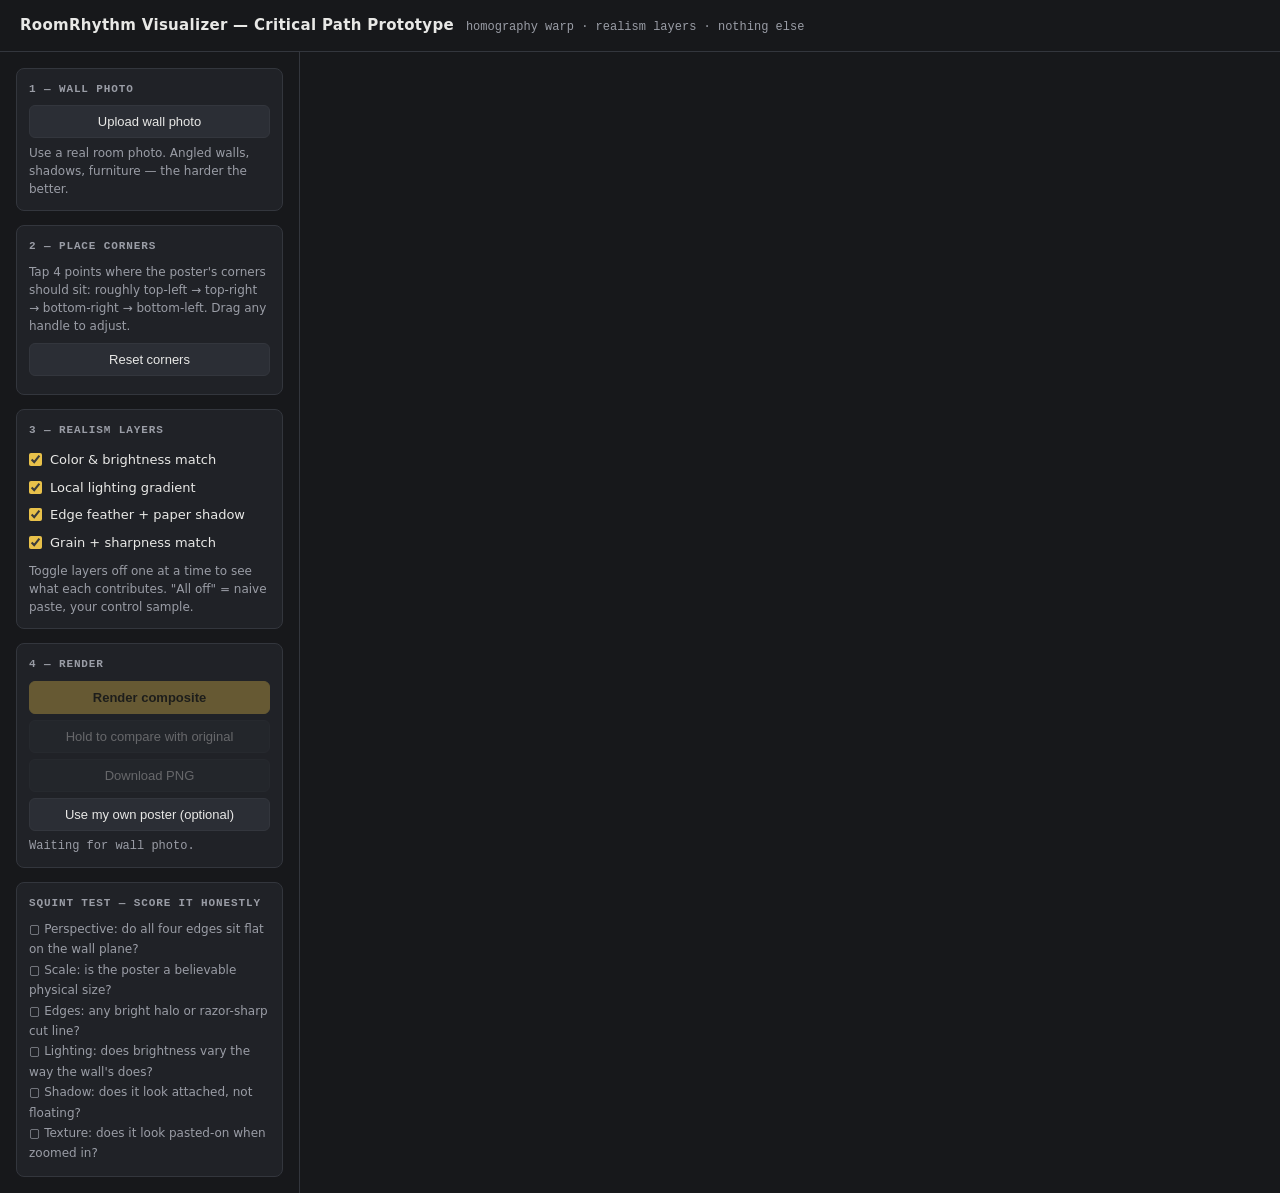
==== index.html @ fc262a64 "Add files via upload" ====
<!DOCTYPE html>
<html lang="en">
<head>
<meta charset="UTF-8">
<meta name="viewport" content="width=device-width, initial-scale=1.0">
<title>RoomRhythm — Visualizer Validation Prototype</title>
<style>
  :root{
    --bg:#17181b; --panel:#202227; --line:#33363d; --text:#e8e8e6; --dim:#9a9da6;
    --accent:#e8c14a; --danger:#e06a5a; --ok:#6fbf8b; --mono:'SF Mono',ui-monospace,Menlo,Consolas,monospace;
  }
  *{box-sizing:border-box;margin:0;padding:0}
  body{background:var(--bg);color:var(--text);font:14px/1.5 system-ui,-apple-system,Segoe UI,Roboto,sans-serif;}
  header{padding:14px 20px;border-bottom:1px solid var(--line);display:flex;align-items:baseline;gap:12px;flex-wrap:wrap}
  header h1{font-size:15px;font-weight:600;letter-spacing:.02em}
  header span{color:var(--dim);font-size:12px;font-family:var(--mono)}
  .wrap{display:flex;gap:0;align-items:stretch;min-height:calc(100vh - 49px)}
  aside{width:300px;min-width:300px;border-right:1px solid var(--line);padding:16px;display:flex;flex-direction:column;gap:14px;overflow-y:auto}
  main{flex:1;padding:16px;display:flex;flex-direction:column;gap:10px;align-items:flex-start;overflow:auto}
  .step{border:1px solid var(--line);border-radius:8px;padding:12px;background:var(--panel)}
  .step h2{font-size:11px;text-transform:uppercase;letter-spacing:.08em;color:var(--dim);margin-bottom:8px;font-family:var(--mono)}
  button{background:#2b2e35;border:1px solid var(--line);color:var(--text);border-radius:6px;padding:8px 12px;font-size:13px;cursor:pointer;width:100%;margin-bottom:6px}
  button:hover{border-color:#4a4e58}
  button.primary{background:var(--accent);color:#1a1605;border-color:var(--accent);font-weight:600}
  button.primary:disabled{opacity:.35;cursor:not-allowed}
  button:disabled{opacity:.35;cursor:not-allowed}
  label.toggle{display:flex;align-items:center;gap:8px;font-size:13px;padding:4px 0;cursor:pointer;color:var(--text)}
  label.toggle input{accent-color:var(--accent)}
  .hint{font-size:12px;color:var(--dim)}
  .warn{font-size:12px;color:var(--danger);display:none;margin-top:6px}
  .status{font-family:var(--mono);font-size:12px;color:var(--dim);min-height:18px}
  #stage{position:relative;max-width:100%;}
  canvas{display:block;max-width:100%;height:auto;border-radius:6px}
  #overlay{position:absolute;left:0;top:0;cursor:crosshair}
  #fileWall,#filePoster{display:none}
  .small{font-size:11px;color:var(--dim);font-family:var(--mono)}
  .checklist{font-size:12px;color:var(--dim);line-height:1.7}
  @media (max-width:760px){.wrap{flex-direction:column}aside{width:100%;min-width:0;border-right:none;border-bottom:1px solid var(--line)}}
</style>
</head>
<body>
<header>
  <h1>RoomRhythm Visualizer — Critical Path Prototype</h1>
  <span>homography warp · realism layers · nothing else</span>
</header>
<div class="wrap">
<aside>
  <div class="step">
    <h2>1 — Wall photo</h2>
    <button id="btnWall">Upload wall photo</button>
    <input type="file" id="fileWall" accept="image/*">
    <div class="hint">Use a real room photo. Angled walls, shadows, furniture — the harder the better.</div>
  </div>

  <div class="step">
    <h2>2 — Place corners</h2>
    <div class="hint">Tap 4 points where the poster's corners should sit: roughly top-left → top-right → bottom-right → bottom-left. Drag any handle to adjust.</div>
    <button id="btnReset" style="margin-top:8px">Reset corners</button>
    <div class="warn" id="aspectWarn"></div>
  </div>

  <div class="step">
    <h2>3 — Realism layers</h2>
    <label class="toggle"><input type="checkbox" id="optColor" checked> Color &amp; brightness match</label>
    <label class="toggle"><input type="checkbox" id="optLight" checked> Local lighting gradient</label>
    <label class="toggle"><input type="checkbox" id="optEdge" checked> Edge feather + paper shadow</label>
    <label class="toggle"><input type="checkbox" id="optGrain" checked> Grain + sharpness match</label>
    <div class="hint" style="margin-top:6px">Toggle layers off one at a time to see what each contributes. "All off" = naive paste, your control sample.</div>
  </div>

  <div class="step">
    <h2>4 — Render</h2>
    <button class="primary" id="btnRender" disabled>Render composite</button>
    <button id="btnCompare" disabled>Hold to compare with original</button>
    <button id="btnDownload" disabled>Download PNG</button>
    <button id="btnPoster">Use my own poster (optional)</button>
    <input type="file" id="filePoster" accept="image/*">
    <div class="status" id="status">Waiting for wall photo.</div>
  </div>

  <div class="step">
    <h2>Squint test — score it honestly</h2>
    <div class="checklist">
      ▢ Perspective: do all four edges sit flat on the wall plane?<br>
      ▢ Scale: is the poster a believable physical size?<br>
      ▢ Edges: any bright halo or razor-sharp cut line?<br>
      ▢ Lighting: does brightness vary the way the wall's does?<br>
      ▢ Shadow: does it look attached, not floating?<br>
      ▢ Texture: does it look pasted-on when zoomed in?
    </div>
  </div>
</aside>

<main>
  <div id="stage">
    <canvas id="view"></canvas>
    <canvas id="overlay"></canvas>
  </div>
  <div class="small" id="meta"></div>
</main>
</div>

<script>
(() => {
"use strict";
const MAX_DIM = 1600;

const view = document.getElementById('view');
const overlay = document.getElementById('overlay');
const vctx = view.getContext('2d');
const octx = overlay.getContext('2d');
const statusEl = document.getElementById('status');
const metaEl = document.getElementById('meta');
const aspectWarn = document.getElementById('aspectWarn');

let wallImgData = null;        // ImageData of downscaled wall photo
let wallCanvas = null;         // offscreen canvas holding wall photo
let posterCanvas = makeDefaultPoster();
let corners = [];              // [{x,y}] in canvas pixel coords
let dragIdx = -1;
let resultCanvas = null;       // last composite
let showingResult = false;

/* ---------- default test poster (procedural, 3:4) ---------- */
function makeDefaultPoster(){
  const w=600,h=800,c=document.createElement('canvas');c.width=w;c.height=h;
  const g=c.getContext('2d');
  g.fillStyle='#f2ede2';g.fillRect(0,0,w,h);
  g.fillStyle='#15151a';
  g.beginPath();g.arc(w/2,h*0.40,w*0.34,0,Math.PI*2);g.fill();
  g.fillStyle='#f2ede2';
  g.beginPath();g.arc(w/2+w*0.10,h*0.40-w*0.08,w*0.30,0,Math.PI*2);g.fill();
  g.fillStyle='#c0392b';g.fillRect(w*0.10,h*0.66,w*0.80,6);
  g.fillStyle='#15151a';
  g.font='700 64px Georgia,serif';g.textAlign='left';
  g.fillText('ROOM',w*0.10,h*0.78);
  g.fillText('RHYTHM',w*0.10,h*0.865);
  g.font='400 22px Georgia,serif';g.fillStyle='#6b6b66';
  g.fillText('PRINT № 001 — HARARE',w*0.10,h*0.93);
  // thin border so edge behaviour is visible in tests
  g.strokeStyle='#15151a';g.lineWidth=4;g.strokeRect(8,8,w-16,h-16);
  return c;
}

/* ---------- file loading ---------- */
function bindFile(btnId, inputId, cb){
  const btn=document.getElementById(btnId), inp=document.getElementById(inputId);
  btn.addEventListener('click',()=>inp.click());
  inp.addEventListener('change',e=>{
    const f=e.target.files[0]; if(!f) return;
    const img=new Image();
    img.onload=()=>{cb(img); URL.revokeObjectURL(img.src);};
    img.src=URL.createObjectURL(f);
    inp.value='';
  });
}
bindFile('btnWall','fileWall',img=>{
  const s=Math.min(1, MAX_DIM/Math.max(img.width,img.height));
  const w=Math.round(img.width*s), h=Math.round(img.height*s);
  wallCanvas=document.createElement('canvas');wallCanvas.width=w;wallCanvas.height=h;
  wallCanvas.getContext('2d').drawImage(img,0,0,w,h);
  wallImgData=wallCanvas.getContext('2d').getImageData(0,0,w,h);
  view.width=w;view.height=h;overlay.width=w;overlay.height=h;
  corners=[];resultCanvas=null;showingResult=false;
  drawBase();drawOverlay();
  setStatus(`Wall loaded ${w}×${h}. Place 4 corners.`);
  updateButtons();
  metaEl.textContent=`working resolution: ${w}×${h}px (downscaled from ${img.width}×${img.height})`;
});
bindFile('btnPoster','filePoster',img=>{
  const c=document.createElement('canvas');
  const s=Math.min(1, 1200/Math.max(img.width,img.height));
  c.width=Math.round(img.width*s);c.height=Math.round(img.height*s);
  c.getContext('2d').drawImage(img,0,0,c.width,c.height);
  posterCanvas=c;
  setStatus(`Custom poster loaded (${c.width}×${c.height}). Re-render to apply.`);
  checkAspect();
});

/* ---------- corner interaction ---------- */
function canvasPos(e){
  const r=overlay.getBoundingClientRect();
  const x=(e.clientX-r.left)*overlay.width/r.width;
  const y=(e.clientY-r.top)*overlay.height/r.height;
  return {x,y};
}
overlay.addEventListener('pointerdown',e=>{
  if(!wallImgData) return;
  const p=canvasPos(e);
  const hitR = overlay.width/40;
  dragIdx=corners.findIndex(c=>Math.hypot(c.x-p.x,c.y-p.y)<hitR);
  if(dragIdx===-1 && corners.length<4){corners.push(p);dragIdx=corners.length-1;}
  if(showingResult){showingResult=false;drawBase();}
  overlay.setPointerCapture(e.pointerId);
  drawOverlay();updateButtons();
});
overlay.addEventListener('pointermove',e=>{
  if(dragIdx<0) return;
  const p=canvasPos(e);
  corners[dragIdx]={x:Math.max(0,Math.min(overlay.width,p.x)),y:Math.max(0,Math.min(overlay.height,p.y))};
  drawOverlay();
});
overlay.addEventListener('pointerup',()=>{dragIdx=-1;checkAspect();});
document.getElementById('btnReset').addEventListener('click',()=>{
  corners=[];showingResult=false;resultCanvas=null;
  if(wallImgData){drawBase();drawOverlay();}
  aspectWarn.style.display='none';
  updateButtons();setStatus('Corners cleared.');
});

function sortedCorners(){
  // order by angle around centroid → TL,TR,BR,BL
  const cx=corners.reduce((a,c)=>a+c.x,0)/4, cy=corners.reduce((a,c)=>a+c.y,0)/4;
  const s=[...corners].sort((a,b)=>Math.atan2(a.y-cy,a.x-cx)-Math.atan2(b.y-cy,b.x-cx));
  // rotate so first is top-left-most
  let k=0,best=1e18;
  for(let i=0;i<4;i++){const v=s[i].x+s[i].y;if(v<best){best=v;k=i;}}
  return [s[k],s[(k+1)%4],s[(k+2)%4],s[(k+3)%4]];
}

function checkAspect(){
  aspectWarn.style.display='none';
  if(corners.length<4) return;
  const [tl,tr,br,bl]=sortedCorners();
  const w=(Math.hypot(tr.x-tl.x,tr.y-tl.y)+Math.hypot(br.x-bl.x,br.y-bl.y))/2;
  const h=(Math.hypot(bl.x-tl.x,bl.y-tl.y)+Math.hypot(br.x-tr.x,br.y-tr.y))/2;
  const quadAR=w/h, posterAR=posterCanvas.width/posterCanvas.height;
  const dev=Math.abs(quadAR-posterAR)/posterAR;
  if(dev>0.25){
    aspectWarn.textContent=`⚠ Selected region is ~${Math.round(dev*100)}% off the poster's aspect ratio (${posterAR.toFixed(2)}). The print will look stretched — the #1 realism killer.`;
    aspectWarn.style.display='block';
  }
}

/* ---------- drawing ---------- */
function drawBase(){vctx.putImageData(wallImgData,0,0);}
function drawOverlay(){
  octx.clearRect(0,0,overlay.width,overlay.height);
  if(!corners.length) return;
  const r=Math.max(5,overlay.width/120);
  if(corners.length===4){
    const q=sortedCorners();
    octx.beginPath();octx.moveTo(q[0].x,q[0].y);
    for(let i=1;i<4;i++)octx.lineTo(q[i].x,q[i].y);
    octx.closePath();
    octx.strokeStyle='rgba(232,193,74,.9)';octx.lineWidth=2;octx.stroke();
    octx.fillStyle='rgba(232,193,74,.10)';octx.fill();
  }
  corners.forEach((c,i)=>{
    octx.beginPath();octx.arc(c.x,c.y,r,0,Math.PI*2);
    octx.fillStyle='rgba(232,193,74,.95)';octx.fill();
    octx.fillStyle='#1a1605';octx.font=`${r*1.2}px monospace`;octx.textAlign='center';octx.textBaseline='middle';
    octx.fillText(i+1,c.x,c.y);
  });
}
function setStatus(s){statusEl.textContent=s;}
function updateButtons(){
  document.getElementById('btnRender').disabled=!(wallImgData&&corners.length===4);
  document.getElementById('btnCompare').disabled=!resultCanvas;
  document.getElementById('btnDownload').disabled=!resultCanvas;
}

/* ---------- linear algebra ---------- */
function solveLinear(A,b){ // Gaussian elimination, A: n×n flat row-major
  const n=b.length, M=A.map(r=>r.slice()), v=b.slice();
  for(let col=0;col<n;col++){
    let p=col;
    for(let r=col+1;r<n;r++) if(Math.abs(M[r][col])>Math.abs(M[p][col])) p=r;
    if(Math.abs(M[p][col])<1e-12) return null;
    [M[col],M[p]]=[M[p],M[col]];[v[col],v[p]]=[v[p],v[col]];
    for(let r=0;r<n;r++){
      if(r===col) continue;
      const f=M[r][col]/M[col][col];
      for(let c=col;c<n;c++) M[r][c]-=f*M[col][c];
      v[r]-=f*v[col];
    }
  }
  return v.map((x,i)=>x/M[i][i]);
}
function homography(src,dst){ // 4 point pairs → H (3×3, h33=1)
  const A=[],b=[];
  for(let i=0;i<4;i++){
    const {x,y}=src[i],{x:X,y:Y}=dst[i];
    A.push([x,y,1,0,0,0,-X*x,-X*y]);b.push(X);
    A.push([0,0,0,x,y,1,-Y*x,-Y*y]);b.push(Y);
  }
  const h=solveLinear(A,b);
  if(!h) return null;
  return [h[0],h[1],h[2],h[3],h[4],h[5],h[6],h[7],1];
}
function invert3(m){
  const [a,b,c,d,e,f,g,h,i]=m;
  const A=e*i-f*h,B=c*h-b*i,C=b*f-c*e;
  const det=a*A+d*B+g*C;
  if(Math.abs(det)<1e-12) return null;
  return [A/det,B/det,C/det,(f*g-d*i)/det,(a*i-c*g)/det,(c*d-a*f)/det,(d*h-e*g)/det,(b*g-a*h)/det,(a*e-b*d)/det];
}

/* ---------- environment sampling ---------- */
function lum(r,g,b){return 0.2126*r+0.7152*g+0.0722*b;}
function sampleRing(q){
  // points just outside the quad: walk each edge, push outward from centroid
  const W=wallImgData.width,H=wallImgData.height,D=wallImgData.data;
  const cx=(q[0].x+q[1].x+q[2].x+q[3].x)/4, cy=(q[0].y+q[1].y+q[2].y+q[3].y)/4;
  const off=Math.max(6,W/130);
  const pts=[];
  for(let e=0;e<4;e++){
    const a=q[e],b=q[(e+1)%4];
    for(let t=0.1;t<=0.9;t+=0.16){
      const px=a.x+(b.x-a.x)*t, py=a.y+(b.y-a.y)*t;
      const dx=px-cx,dy=py-cy,len=Math.hypot(dx,dy)||1;
      const x=Math.round(px+dx/len*off), y=Math.round(py+dy/len*off);
      if(x<2||y<2||x>=W-2||y>=H-2) continue;
      // 3×3 mean + local deviation for noise estimate
      let sr=0,sg=0,sb=0;
      for(let j=-1;j<=1;j++)for(let k=-1;k<=1;k++){
        const idx=((y+j)*W+(x+k))*4;sr+=D[idx];sg+=D[idx+1];sb+=D[idx+2];
      }
      sr/=9;sg/=9;sb/=9;
      const ci=(y*W+x)*4;
      const dev=Math.abs(lum(D[ci],D[ci+1],D[ci+2])-lum(sr,sg,sb));
      pts.push({x,y,r:sr,g:sg,b:sb,L:lum(sr,sg,sb),dev});
    }
  }
  if(pts.length<6) return null;
  const mean=k=>pts.reduce((a,p)=>a+p[k],0)/pts.length;
  const mr=mean('r'),mg=mean('g'),mb=mean('b'),mL=mean('L');
  const noise=mean('dev');
  // least-squares plane L = a + b·x + c·y
  let Sx=0,Sy=0,Sxx=0,Syy=0,Sxy=0,SL=0,SxL=0,SyL=0,n=pts.length;
  for(const p of pts){Sx+=p.x;Sy+=p.y;Sxx+=p.x*p.x;Syy+=p.y*p.y;Sxy+=p.x*p.y;SL+=p.L;SxL+=p.x*p.L;SyL+=p.y*p.L;}
  const sol=solveLinear([[n,Sx,Sy],[Sx,Sxx,Sxy],[Sy,Sxy,Syy]],[SL,SxL,SyL]);
  return {mr,mg,mb,mL,noise,plane:sol};
}

/* ---------- render ---------- */
document.getElementById('btnRender').addEventListener('click',()=>{
  setStatus('Rendering…');
  requestAnimationFrame(()=>requestAnimationFrame(render));
});

function render(){
  const t0=performance.now();
  const q=sortedCorners();
  const W=wallImgData.width,H=wallImgData.height;
  const pw=posterCanvas.width,ph=posterCanvas.height;
  const pData=posterCanvas.getContext('2d').getImageData(0,0,pw,ph).data;

  const Hm=homography(
    [{x:0,y:0},{x:pw,y:0},{x:pw,y:ph},{x:0,y:ph}], q);
  const Hi=Hm&&invert3(Hm);
  if(!Hi){setStatus('Degenerate corner layout — adjust the points.');return;}

  const useColor=document.getElementById('optColor').checked;
  const useLight=document.getElementById('optLight').checked;
  const useEdge=document.getElementById('optEdge').checked;
  const useGrain=document.getElementById('optGrain').checked;

  const env=sampleRing(q);
  // color/exposure factors
  let fr=1,fg=1,fb=1,exp=1;
  if(useColor&&env){
    const gray=(env.mr+env.mg+env.mb)/3||1;
    const S=0.55; // tint strength
    fr=1+S*(env.mr/gray-1);fg=1+S*(env.mg/gray-1);fb=1+S*(env.mb/gray-1);
    const e=env.mL/150;
    exp=Math.max(0.7,Math.min(1.25,1+0.35*(e-1)));
  }

  // build result: wall + (optional shadow) on canvas, then composite poster pixels
  const rc=document.createElement('canvas');rc.width=W;rc.height=H;
  const rctx=rc.getContext('2d');
  rctx.drawImage(wallCanvas,0,0);
  if(useEdge){
    const sOff=Math.max(2,W/450), sBlur=Math.max(3,W/300);
    rctx.save();
    rctx.filter=`blur(${sBlur}px)`;
    rctx.fillStyle='rgba(0,0,0,0.30)';
    rctx.beginPath();
    rctx.moveTo(q[0].x+sOff*0.4,q[0].y+sOff*0.6);
    rctx.lineTo(q[1].x+sOff,q[1].y+sOff*0.6);
    rctx.lineTo(q[2].x+sOff,q[2].y+sOff);
    rctx.lineTo(q[3].x+sOff*0.4,q[3].y+sOff);
    rctx.closePath();rctx.fill();
    rctx.restore();
  }
  const out=rctx.getImageData(0,0,W,H);
  const O=out.data;

  // bounding box
  let x0=W,y0=H,x1=0,y1=0;
  for(const p of q){x0=Math.min(x0,p.x);y0=Math.min(y0,p.y);x1=Math.max(x1,p.x);y1=Math.max(y1,p.y);}
  x0=Math.max(0,Math.floor(x0)-2);y0=Math.max(0,Math.floor(y0)-2);
  x1=Math.min(W-1,Math.ceil(x1)+2);y1=Math.min(H-1,Math.ceil(y1)+2);
  const bw=x1-x0+1,bh=y1-y0+1;

  // feather widths in poster space, derived from on-screen quad size
  const screenW=(Math.hypot(q[1].x-q[0].x,q[1].y-q[0].y)+Math.hypot(q[2].x-q[3].x,q[2].y-q[3].y))/2;
  const screenH=(Math.hypot(q[3].x-q[0].x,q[3].y-q[0].y)+Math.hypot(q[2].x-q[1].x,q[2].y-q[1].y))/2;
  const fU=1.4*pw/Math.max(screenW,1), fV=1.4*ph/Math.max(screenH,1);

  // warp into RGBA float layer over bbox
  const layer=new Float32Array(bw*bh*4);
  const grainSigma=(useGrain&&env)?Math.min(8,env.noise)*0.9:0;
  let g1=0,g2=0,hasG=false;
  function gauss(){ if(hasG){hasG=false;return g2;} const u=Math.random()||1e-9,v=Math.random(); const m=Math.sqrt(-2*Math.log(u)); g1=m*Math.cos(2*Math.PI*v);g2=m*Math.sin(2*Math.PI*v);hasG=true;return g1; }

  for(let y=y0;y<=y1;y++){
    for(let x=x0;x<=x1;x++){
      const d=Hi[6]*x+Hi[7]*y+Hi[8];
      const u=(Hi[0]*x+Hi[1]*y+Hi[2])/d;
      const v=(Hi[3]*x+Hi[4]*y+Hi[5])/d;
      if(u<-fU||v<-fV||u>pw+fU||v>ph+fV) continue;
      // edge alpha
      let a=1;
      if(useEdge){
        const eU=Math.min(u, pw-u)/fU, eV=Math.min(v, ph-v)/fV;
        a=Math.max(0,Math.min(1,Math.min(eU,eV)+0.5));
      } else {
        if(u<0||v<0||u>=pw||v>=ph) continue;
      }
      if(a<=0) continue;
      // bilinear sample (clamped)
      const cu=Math.max(0,Math.min(pw-1.001,u)), cv=Math.max(0,Math.min(ph-1.001,v));
      const ix=Math.floor(cu),iy=Math.floor(cv),tx=cu-ix,ty=cv-iy;
      const i00=(iy*pw+ix)*4,i10=i00+4,i01=i00+pw*4,i11=i01+4;
      let r=(pData[i00]*(1-tx)+pData[i10]*tx)*(1-ty)+(pData[i01]*(1-tx)+pData[i11]*tx)*ty;
      let g=(pData[i00+1]*(1-tx)+pData[i10+1]*tx)*(1-ty)+(pData[i01+1]*(1-tx)+pData[i11+1]*tx)*ty;
      let b=(pData[i00+2]*(1-tx)+pData[i10+2]*tx)*(1-ty)+(pData[i01+2]*(1-tx)+pData[i11+2]*tx)*ty;
      // exposure + tint
      r*=exp*fr;g*=exp*fg;b*=exp*fb;
      // local lighting plane
      if(useLight&&env&&env.plane){
        const Lp=env.plane[0]+env.plane[1]*x+env.plane[2]*y;
        let m=Lp/(env.mL||1);
        m=Math.max(0.55,Math.min(1.45,m));
        m=1+(m-1)*0.85;
        r*=m;g*=m;b*=m;
      }
      if(grainSigma>0){const n=gauss()*grainSigma;r+=n;g+=n;b+=n;}
      const li=((y-y0)*bw+(x-x0))*4;
      layer[li]=r;layer[li+1]=g;layer[li+2]=b;layer[li+3]=a;
    }
  }

  // sharpness match: one soft separable pass over premultiplied layer
  if(useGrain){
    const k=[0.22,0.56,0.22];
    const tmp=new Float32Array(layer.length);
    // premultiply
    for(let i=0;i<layer.length;i+=4){const a=layer[i+3];layer[i]*=a;layer[i+1]*=a;layer[i+2]*=a;}
    for(let y=0;y<bh;y++)for(let x=0;x<bw;x++){
      const i=((y*bw+x))*4;
      for(let c=0;c<4;c++){
        let s=0;
        for(let o=-1;o<=1;o++){const xx=Math.max(0,Math.min(bw-1,x+o));s+=layer[(y*bw+xx)*4+c]*k[o+1];}
        tmp[i+c]=s;
      }
    }
    for(let y=0;y<bh;y++)for(let x=0;x<bw;x++){
      const i=((y*bw+x))*4;
      for(let c=0;c<4;c++){
        let s=0;
        for(let o=-1;o<=1;o++){const yy=Math.max(0,Math.min(bh-1,y+o));s+=tmp[(yy*bw+x)*4+c]*k[o+1];}
        layer[i+c]=s;
      }
    }
    // unpremultiply
    for(let i=0;i<layer.length;i+=4){const a=layer[i+3];if(a>1e-4){layer[i]/=a;layer[i+1]/=a;layer[i+2]/=a;}}
  }

  // composite over base
  for(let y=0;y<bh;y++){
    for(let x=0;x<bw;x++){
      const li=(y*bw+x)*4, a=layer[li+3];
      if(a<=0) continue;
      const oi=((y+y0)*W+(x+x0))*4;
      O[oi]  =Math.max(0,Math.min(255,layer[li]  *a+O[oi]  *(1-a)));
      O[oi+1]=Math.max(0,Math.min(255,layer[li+1]*a+O[oi+1]*(1-a)));
      O[oi+2]=Math.max(0,Math.min(255,layer[li+2]*a+O[oi+2]*(1-a)));
    }
  }
  rctx.putImageData(out,0,0);
  resultCanvas=rc;
  vctx.drawImage(rc,0,0);
  octx.clearRect(0,0,overlay.width,overlay.height);
  showingResult=true;
  updateButtons();
  setStatus(`Rendered in ${(performance.now()-t0).toFixed(0)}ms. Now judge it like a customer.`);
}

/* ---------- compare & download ---------- */
const btnCompare=document.getElementById('btnCompare');
btnCompare.addEventListener('pointerdown',()=>{if(resultCanvas){drawBase();}});
btnCompare.addEventListener('pointerup',()=>{if(resultCanvas){vctx.drawImage(resultCanvas,0,0);}});
btnCompare.addEventListener('pointerleave',()=>{if(resultCanvas&&showingResult){vctx.drawImage(resultCanvas,0,0);}});

document.getElementById('btnDownload').addEventListener('click',()=>{
  if(!resultCanvas) return;
  resultCanvas.toBlob(b=>{
    const a=document.createElement('a');
    a.href=URL.createObjectURL(b);
    a.download='roomrhythm-mockup-test.png';
    a.click();
    setTimeout(()=>URL.revokeObjectURL(a.href),5000);
  },'image/png');
});
})();
</script>
</body>
</html>
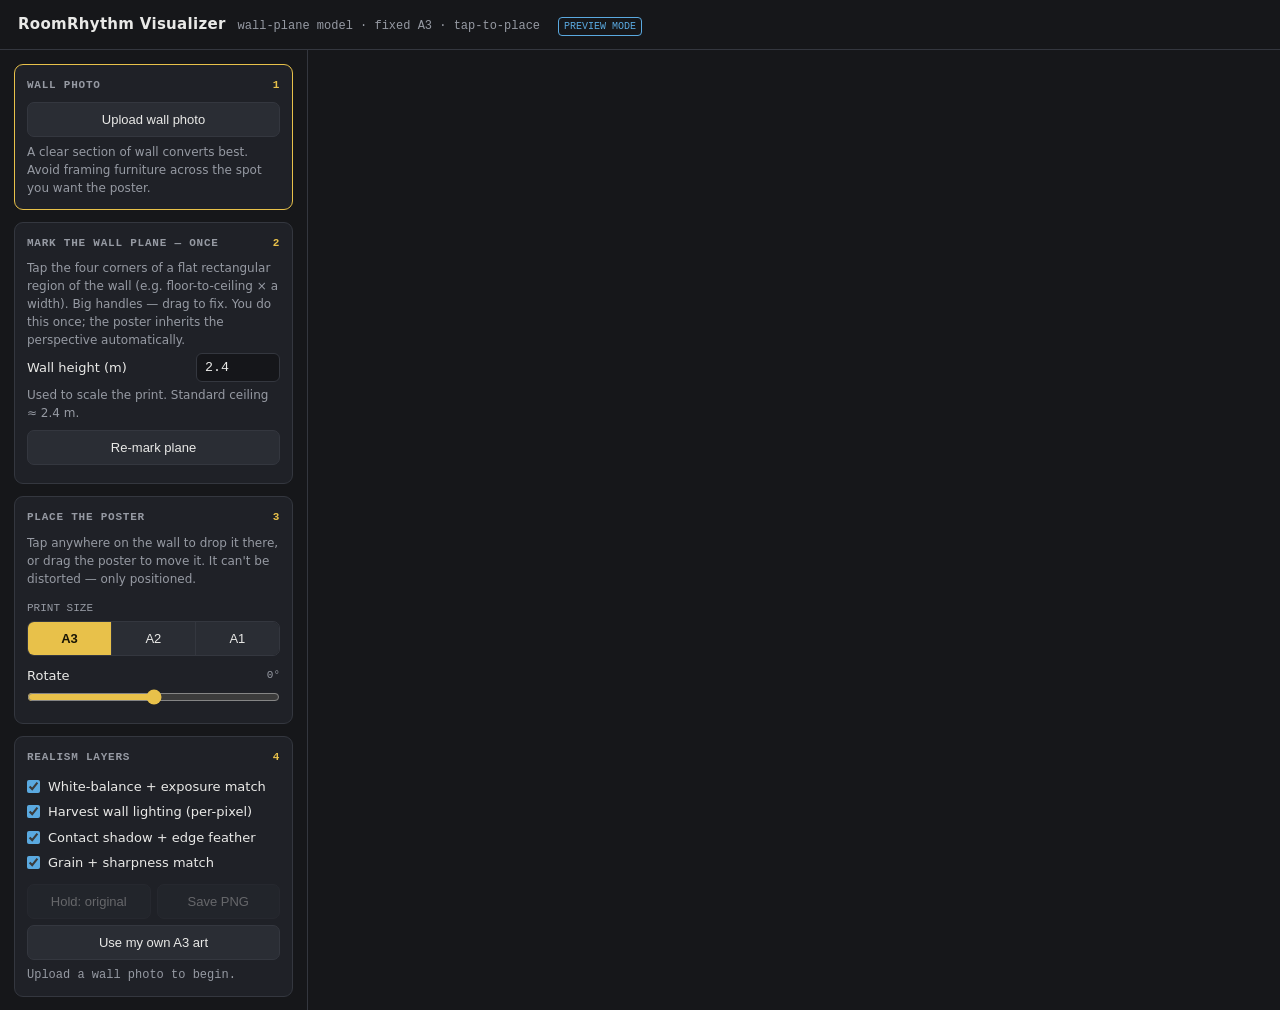
==== commit 05f908b4: "Update index.html" ====
--- a/index.html
+++ b/index.html
@@ -2,99 +2,112 @@
 <html lang="en">
 <head>
 <meta charset="UTF-8">
-<meta name="viewport" content="width=device-width, initial-scale=1.0">
-<title>RoomRhythm — Visualizer Validation Prototype</title>
+<meta name="viewport" content="width=device-width, initial-scale=1.0, maximum-scale=1.0, user-scalable=no">
+<title>RoomRhythm Visualizer — Wall-Plane Model</title>
 <style>
   :root{
-    --bg:#17181b; --panel:#202227; --line:#33363d; --text:#e8e8e6; --dim:#9a9da6;
-    --accent:#e8c14a; --danger:#e06a5a; --ok:#6fbf8b; --mono:'SF Mono',ui-monospace,Menlo,Consolas,monospace;
+    --bg:#16171a; --panel:#1f2127; --line:#34373f; --text:#e9e9e7; --dim:#969aa3;
+    --accent:#e8c14a; --accent2:#5aa9e0; --danger:#e07060; --ok:#6fbf8b;
+    --mono:'SF Mono',ui-monospace,Menlo,Consolas,monospace;
   }
   *{box-sizing:border-box;margin:0;padding:0}
-  body{background:var(--bg);color:var(--text);font:14px/1.5 system-ui,-apple-system,Segoe UI,Roboto,sans-serif;}
-  header{padding:14px 20px;border-bottom:1px solid var(--line);display:flex;align-items:baseline;gap:12px;flex-wrap:wrap}
+  html,body{overscroll-behavior:none}
+  body{background:var(--bg);color:var(--text);font:14px/1.5 system-ui,-apple-system,Segoe UI,Roboto,sans-serif}
+  header{padding:13px 18px;border-bottom:1px solid var(--line);display:flex;align-items:baseline;gap:12px;flex-wrap:wrap}
   header h1{font-size:15px;font-weight:600;letter-spacing:.02em}
-  header span{color:var(--dim);font-size:12px;font-family:var(--mono)}
-  .wrap{display:flex;gap:0;align-items:stretch;min-height:calc(100vh - 49px)}
-  aside{width:300px;min-width:300px;border-right:1px solid var(--line);padding:16px;display:flex;flex-direction:column;gap:14px;overflow-y:auto}
-  main{flex:1;padding:16px;display:flex;flex-direction:column;gap:10px;align-items:flex-start;overflow:auto}
-  .step{border:1px solid var(--line);border-radius:8px;padding:12px;background:var(--panel)}
-  .step h2{font-size:11px;text-transform:uppercase;letter-spacing:.08em;color:var(--dim);margin-bottom:8px;font-family:var(--mono)}
-  button{background:#2b2e35;border:1px solid var(--line);color:var(--text);border-radius:6px;padding:8px 12px;font-size:13px;cursor:pointer;width:100%;margin-bottom:6px}
+  header .tag{color:var(--dim);font-size:12px;font-family:var(--mono)}
+  .wrap{display:flex;align-items:stretch;min-height:calc(100vh - 48px)}
+  aside{width:308px;min-width:308px;border-right:1px solid var(--line);padding:14px;display:flex;flex-direction:column;gap:12px;overflow-y:auto}
+  main{flex:1;padding:14px;display:flex;flex-direction:column;gap:8px;align-items:flex-start;overflow:auto}
+  .step{border:1px solid var(--line);border-radius:9px;padding:12px;background:var(--panel);transition:border-color .2s,opacity .2s}
+  .step.active{border-color:var(--accent)}
+  .step.done{opacity:.6}
+  .step h2{font-size:11px;text-transform:uppercase;letter-spacing:.07em;color:var(--dim);margin-bottom:8px;font-family:var(--mono);display:flex;justify-content:space-between}
+  .step h2 .n{color:var(--accent)}
+  button{background:#2a2d34;border:1px solid var(--line);color:var(--text);border-radius:7px;padding:9px 12px;font-size:13px;cursor:pointer;width:100%;margin-bottom:6px}
   button:hover{border-color:#4a4e58}
   button.primary{background:var(--accent);color:#1a1605;border-color:var(--accent);font-weight:600}
-  button.primary:disabled{opacity:.35;cursor:not-allowed}
   button:disabled{opacity:.35;cursor:not-allowed}
-  label.toggle{display:flex;align-items:center;gap:8px;font-size:13px;padding:4px 0;cursor:pointer;color:var(--text)}
-  label.toggle input{accent-color:var(--accent)}
+  .row{display:flex;gap:6px}
+  .row button{margin-bottom:0}
+  .seg{display:flex;gap:0;border:1px solid var(--line);border-radius:7px;overflow:hidden}
+  .seg button{border:0;border-radius:0;margin:0;border-right:1px solid var(--line)}
+  .seg button:last-child{border-right:0}
+  .seg button.sel{background:var(--accent);color:#1a1605;font-weight:600}
   .hint{font-size:12px;color:var(--dim)}
   .warn{font-size:12px;color:var(--danger);display:none;margin-top:6px}
-  .status{font-family:var(--mono);font-size:12px;color:var(--dim);min-height:18px}
-  #stage{position:relative;max-width:100%;}
+  label.fld{display:flex;align-items:center;justify-content:space-between;gap:8px;font-size:13px;margin:4px 0}
+  input[type=number]{width:84px;background:#15161a;border:1px solid var(--line);color:var(--text);border-radius:6px;padding:6px 8px;font-family:var(--mono)}
+  input[type=range]{width:100%;accent-color:var(--accent)}
+  label.toggle{display:flex;align-items:center;gap:8px;font-size:13px;padding:3px 0;cursor:pointer}
+  label.toggle input{accent-color:var(--accent2)}
+  .status{font-family:var(--mono);font-size:12px;color:var(--dim);min-height:16px}
+  #fileWall,#filePoster{display:none}
+  #stage{position:relative;max-width:100%;touch-action:none}
   canvas{display:block;max-width:100%;height:auto;border-radius:6px}
-  #overlay{position:absolute;left:0;top:0;cursor:crosshair}
-  #fileWall,#filePoster{display:none}
+  #ui{position:absolute;left:0;top:0;touch-action:none}
   .small{font-size:11px;color:var(--dim);font-family:var(--mono)}
-  .checklist{font-size:12px;color:var(--dim);line-height:1.7}
+  .preview-badge{display:inline-block;font-size:10px;font-family:var(--mono);color:var(--accent2);border:1px solid var(--accent2);border-radius:4px;padding:1px 5px;margin-left:6px;vertical-align:middle}
   @media (max-width:760px){.wrap{flex-direction:column}aside{width:100%;min-width:0;border-right:none;border-bottom:1px solid var(--line)}}
 </style>
 </head>
 <body>
 <header>
-  <h1>RoomRhythm Visualizer — Critical Path Prototype</h1>
-  <span>homography warp · realism layers · nothing else</span>
+  <h1>RoomRhythm Visualizer</h1>
+  <span class="tag">wall-plane model · fixed A3 · tap-to-place</span>
+  <span class="preview-badge">PREVIEW MODE</span>
 </header>
 <div class="wrap">
 <aside>
-  <div class="step">
-    <h2>1 — Wall photo</h2>
+  <div class="step active" id="s1">
+    <h2><span>Wall photo</span><span class="n">1</span></h2>
     <button id="btnWall">Upload wall photo</button>
     <input type="file" id="fileWall" accept="image/*">
-    <div class="hint">Use a real room photo. Angled walls, shadows, furniture — the harder the better.</div>
-  </div>
-
-  <div class="step">
-    <h2>2 — Place corners</h2>
-    <div class="hint">Tap 4 points where the poster's corners should sit: roughly top-left → top-right → bottom-right → bottom-left. Drag any handle to adjust.</div>
-    <button id="btnReset" style="margin-top:8px">Reset corners</button>
+    <div class="hint">A clear section of wall converts best. Avoid framing furniture across the spot you want the poster.</div>
+  </div>
+
+  <div class="step" id="s2">
+    <h2><span>Mark the wall plane — once</span><span class="n">2</span></h2>
+    <div class="hint">Tap the four corners of a flat rectangular region of the wall (e.g. floor-to-ceiling × a width). Big handles — drag to fix. You do this once; the poster inherits the perspective automatically.</div>
+    <label class="fld"><span>Wall height (m)</span><input type="number" id="wallH" value="2.4" step="0.1" min="1.8" max="4"></label>
+    <div class="hint">Used to scale the print. Standard ceiling ≈ 2.4 m.</div>
+    <button id="btnRedoPlane" style="margin-top:8px">Re-mark plane</button>
+  </div>
+
+  <div class="step" id="s3">
+    <h2><span>Place the poster</span><span class="n">3</span></h2>
+    <div class="hint">Tap anywhere on the wall to drop it there, or drag the poster to move it. It can't be distorted — only positioned.</div>
+    <div style="margin:8px 0 4px"><span class="small">PRINT SIZE</span></div>
+    <div class="seg" id="sizeSeg">
+      <button data-w="297" data-h="420" class="sel">A3</button>
+      <button data-w="420" data-h="594">A2</button>
+      <button data-w="594" data-h="841">A1</button>
+    </div>
+    <label class="fld" style="margin-top:10px"><span>Rotate</span><span class="small" id="rotVal">0°</span></label>
+    <input type="range" id="rot" min="-15" max="15" value="0" step="1">
     <div class="warn" id="aspectWarn"></div>
   </div>
 
-  <div class="step">
-    <h2>3 — Realism layers</h2>
-    <label class="toggle"><input type="checkbox" id="optColor" checked> Color &amp; brightness match</label>
-    <label class="toggle"><input type="checkbox" id="optLight" checked> Local lighting gradient</label>
-    <label class="toggle"><input type="checkbox" id="optEdge" checked> Edge feather + paper shadow</label>
+  <div class="step" id="s4">
+    <h2><span>Realism layers</span><span class="n">4</span></h2>
+    <label class="toggle"><input type="checkbox" id="optColor" checked> White-balance + exposure match</label>
+    <label class="toggle"><input type="checkbox" id="optLight" checked> Harvest wall lighting (per-pixel)</label>
+    <label class="toggle"><input type="checkbox" id="optEdge" checked> Contact shadow + edge feather</label>
     <label class="toggle"><input type="checkbox" id="optGrain" checked> Grain + sharpness match</label>
-    <div class="hint" style="margin-top:6px">Toggle layers off one at a time to see what each contributes. "All off" = naive paste, your control sample.</div>
-  </div>
-
-  <div class="step">
-    <h2>4 — Render</h2>
-    <button class="primary" id="btnRender" disabled>Render composite</button>
-    <button id="btnCompare" disabled>Hold to compare with original</button>
-    <button id="btnDownload" disabled>Download PNG</button>
-    <button id="btnPoster">Use my own poster (optional)</button>
+    <div class="row" style="margin-top:8px">
+      <button id="btnCompare" disabled>Hold: original</button>
+      <button id="btnDownload" disabled>Save PNG</button>
+    </div>
+    <button id="btnPoster" style="margin-top:6px">Use my own A3 art</button>
     <input type="file" id="filePoster" accept="image/*">
-    <div class="status" id="status">Waiting for wall photo.</div>
-  </div>
-
-  <div class="step">
-    <h2>Squint test — score it honestly</h2>
-    <div class="checklist">
-      ▢ Perspective: do all four edges sit flat on the wall plane?<br>
-      ▢ Scale: is the poster a believable physical size?<br>
-      ▢ Edges: any bright halo or razor-sharp cut line?<br>
-      ▢ Lighting: does brightness vary the way the wall's does?<br>
-      ▢ Shadow: does it look attached, not floating?<br>
-      ▢ Texture: does it look pasted-on when zoomed in?
-    </div>
+    <div class="status" id="status">Upload a wall photo to begin.</div>
   </div>
 </aside>
 
 <main>
   <div id="stage">
     <canvas id="view"></canvas>
-    <canvas id="overlay"></canvas>
+    <canvas id="ui"></canvas>
   </div>
   <div class="small" id="meta"></div>
 </main>
@@ -103,409 +116,271 @@
 <script>
 (() => {
 "use strict";
-const MAX_DIM = 1600;
-
-const view = document.getElementById('view');
-const overlay = document.getElementById('overlay');
-const vctx = view.getContext('2d');
-const octx = overlay.getContext('2d');
-const statusEl = document.getElementById('status');
-const metaEl = document.getElementById('meta');
-const aspectWarn = document.getElementById('aspectWarn');
-
-let wallImgData = null;        // ImageData of downscaled wall photo
-let wallCanvas = null;         // offscreen canvas holding wall photo
-let posterCanvas = makeDefaultPoster();
-let corners = [];              // [{x,y}] in canvas pixel coords
-let dragIdx = -1;
-let resultCanvas = null;       // last composite
-let showingResult = false;
-
-/* ---------- default test poster (procedural, 3:4) ---------- */
+const MAX_DIM=1500;
+const view=document.getElementById('view'),ui=document.getElementById('ui');
+const vctx=view.getContext('2d'),uctx=ui.getContext('2d');
+const statusEl=document.getElementById('status'),metaEl=document.getElementById('meta');
+const aspectWarn=document.getElementById('aspectWarn');
+
+let wallCanvas=null,wallData=null,W=0,H=0;
+let phase='need-wall';          // need-wall | mark-plane | placed
+let planePts=[];                // 4 image-space corners (TL,TR,BR,BL) of wall rect
+let Hwi=null,Hiw=null;          // wall<->image homographies
+let refW=0,refH=0;              // wall-plane reference rect size in mm
+let poster={cx:0,cy:0,w:297,h:420,rot:0}; // wall-mm coords
+let posterCanvas=makeDefaultPoster();
+let resultCanvas=null,dragMode=null,dragIdx=-1,dragOff={x:0,y:0};
+
+/* ---- default A3 poster (297:420) ---- */
 function makeDefaultPoster(){
-  const w=600,h=800,c=document.createElement('canvas');c.width=w;c.height=h;
+  const w=594,h=840,c=document.createElement('canvas');c.width=w;c.height=h;
   const g=c.getContext('2d');
-  g.fillStyle='#f2ede2';g.fillRect(0,0,w,h);
-  g.fillStyle='#15151a';
-  g.beginPath();g.arc(w/2,h*0.40,w*0.34,0,Math.PI*2);g.fill();
-  g.fillStyle='#f2ede2';
-  g.beginPath();g.arc(w/2+w*0.10,h*0.40-w*0.08,w*0.30,0,Math.PI*2);g.fill();
-  g.fillStyle='#c0392b';g.fillRect(w*0.10,h*0.66,w*0.80,6);
-  g.fillStyle='#15151a';
-  g.font='700 64px Georgia,serif';g.textAlign='left';
-  g.fillText('ROOM',w*0.10,h*0.78);
-  g.fillText('RHYTHM',w*0.10,h*0.865);
-  g.font='400 22px Georgia,serif';g.fillStyle='#6b6b66';
-  g.fillText('PRINT № 001 — HARARE',w*0.10,h*0.93);
-  // thin border so edge behaviour is visible in tests
-  g.strokeStyle='#15151a';g.lineWidth=4;g.strokeRect(8,8,w-16,h-16);
+  g.fillStyle='#efe9dc';g.fillRect(0,0,w,h);
+  g.fillStyle='#16161b';g.beginPath();g.arc(w/2,h*0.38,w*0.33,0,7);g.fill();
+  g.fillStyle='#efe9dc';g.beginPath();g.arc(w*0.6,h*0.34,w*0.28,0,7);g.fill();
+  g.fillStyle='#c0392b';g.fillRect(w*0.1,h*0.64,w*0.8,7);
+  g.fillStyle='#16161b';g.textAlign='left';
+  g.font='700 70px Georgia,serif';g.fillText('ROOM',w*0.1,h*0.77);g.fillText('RHYTHM',w*0.1,h*0.85);
+  g.font='400 24px Georgia,serif';g.fillStyle='#6b6b66';g.fillText('PRINT № 001 — HARARE',w*0.1,h*0.91);
+  g.strokeStyle='#16161b';g.lineWidth=4;g.strokeRect(8,8,w-16,h-16);
   return c;
 }
 
-/* ---------- file loading ---------- */
-function bindFile(btnId, inputId, cb){
-  const btn=document.getElementById(btnId), inp=document.getElementById(inputId);
-  btn.addEventListener('click',()=>inp.click());
-  inp.addEventListener('change',e=>{
-    const f=e.target.files[0]; if(!f) return;
-    const img=new Image();
-    img.onload=()=>{cb(img); URL.revokeObjectURL(img.src);};
-    img.src=URL.createObjectURL(f);
-    inp.value='';
-  });
-}
-bindFile('btnWall','fileWall',img=>{
-  const s=Math.min(1, MAX_DIM/Math.max(img.width,img.height));
-  const w=Math.round(img.width*s), h=Math.round(img.height*s);
-  wallCanvas=document.createElement('canvas');wallCanvas.width=w;wallCanvas.height=h;
-  wallCanvas.getContext('2d').drawImage(img,0,0,w,h);
-  wallImgData=wallCanvas.getContext('2d').getImageData(0,0,w,h);
-  view.width=w;view.height=h;overlay.width=w;overlay.height=h;
-  corners=[];resultCanvas=null;showingResult=false;
-  drawBase();drawOverlay();
-  setStatus(`Wall loaded ${w}×${h}. Place 4 corners.`);
-  updateButtons();
-  metaEl.textContent=`working resolution: ${w}×${h}px (downscaled from ${img.width}×${img.height})`;
-});
-bindFile('btnPoster','filePoster',img=>{
-  const c=document.createElement('canvas');
-  const s=Math.min(1, 1200/Math.max(img.width,img.height));
-  c.width=Math.round(img.width*s);c.height=Math.round(img.height*s);
-  c.getContext('2d').drawImage(img,0,0,c.width,c.height);
-  posterCanvas=c;
-  setStatus(`Custom poster loaded (${c.width}×${c.height}). Re-render to apply.`);
-  checkAspect();
-});
-
-/* ---------- corner interaction ---------- */
-function canvasPos(e){
-  const r=overlay.getBoundingClientRect();
-  const x=(e.clientX-r.left)*overlay.width/r.width;
-  const y=(e.clientY-r.top)*overlay.height/r.height;
-  return {x,y};
-}
-overlay.addEventListener('pointerdown',e=>{
-  if(!wallImgData) return;
-  const p=canvasPos(e);
-  const hitR = overlay.width/40;
-  dragIdx=corners.findIndex(c=>Math.hypot(c.x-p.x,c.y-p.y)<hitR);
-  if(dragIdx===-1 && corners.length<4){corners.push(p);dragIdx=corners.length-1;}
-  if(showingResult){showingResult=false;drawBase();}
-  overlay.setPointerCapture(e.pointerId);
-  drawOverlay();updateButtons();
-});
-overlay.addEventListener('pointermove',e=>{
-  if(dragIdx<0) return;
-  const p=canvasPos(e);
-  corners[dragIdx]={x:Math.max(0,Math.min(overlay.width,p.x)),y:Math.max(0,Math.min(overlay.height,p.y))};
-  drawOverlay();
-});
-overlay.addEventListener('pointerup',()=>{dragIdx=-1;checkAspect();});
-document.getElementById('btnReset').addEventListener('click',()=>{
-  corners=[];showingResult=false;resultCanvas=null;
-  if(wallImgData){drawBase();drawOverlay();}
-  aspectWarn.style.display='none';
-  updateButtons();setStatus('Corners cleared.');
-});
-
-function sortedCorners(){
-  // order by angle around centroid → TL,TR,BR,BL
-  const cx=corners.reduce((a,c)=>a+c.x,0)/4, cy=corners.reduce((a,c)=>a+c.y,0)/4;
-  const s=[...corners].sort((a,b)=>Math.atan2(a.y-cy,a.x-cx)-Math.atan2(b.y-cy,b.x-cx));
-  // rotate so first is top-left-most
-  let k=0,best=1e18;
-  for(let i=0;i<4;i++){const v=s[i].x+s[i].y;if(v<best){best=v;k=i;}}
-  return [s[k],s[(k+1)%4],s[(k+2)%4],s[(k+3)%4]];
-}
-
-function checkAspect(){
-  aspectWarn.style.display='none';
-  if(corners.length<4) return;
-  const [tl,tr,br,bl]=sortedCorners();
-  const w=(Math.hypot(tr.x-tl.x,tr.y-tl.y)+Math.hypot(br.x-bl.x,br.y-bl.y))/2;
-  const h=(Math.hypot(bl.x-tl.x,bl.y-tl.y)+Math.hypot(br.x-tr.x,br.y-tr.y))/2;
-  const quadAR=w/h, posterAR=posterCanvas.width/posterCanvas.height;
-  const dev=Math.abs(quadAR-posterAR)/posterAR;
-  if(dev>0.25){
-    aspectWarn.textContent=`⚠ Selected region is ~${Math.round(dev*100)}% off the poster's aspect ratio (${posterAR.toFixed(2)}). The print will look stretched — the #1 realism killer.`;
-    aspectWarn.style.display='block';
+/* ---- file loading ---- */
+function bindFile(b,i,cb){const B=document.getElementById(b),I=document.getElementById(i);
+  B.onclick=()=>I.click();
+  I.onchange=e=>{const f=e.target.files[0];if(!f)return;const im=new Image();im.onload=()=>{cb(im);URL.revokeObjectURL(im.src)};im.src=URL.createObjectURL(f);I.value='';};}
+bindFile('btnWall','fileWall',im=>{
+  const s=Math.min(1,MAX_DIM/Math.max(im.width,im.height));
+  W=Math.round(im.width*s);H=Math.round(im.height*s);
+  wallCanvas=document.createElement('canvas');wallCanvas.width=W;wallCanvas.height=H;
+  wallCanvas.getContext('2d').drawImage(im,0,0,W,H);
+  wallData=wallCanvas.getContext('2d').getImageData(0,0,W,H);
+  view.width=W;view.height=H;ui.width=W;ui.height=H;
+  planePts=[];Hwi=Hiw=null;resultCanvas=null;phase='mark-plane';
+  base();drawUI();setPhaseUI();
+  setStatus('Tap 4 corners of a flat wall rectangle.');
+  metaEl.textContent=`${W}×${H}px (from ${im.width}×${im.height})`;
+});
+bindFile('btnPoster','filePoster',im=>{
+  const c=document.createElement('canvas'),s=Math.min(1,1200/Math.max(im.width,im.height));
+  c.width=Math.round(im.width*s);c.height=Math.round(im.height*s);
+  c.getContext('2d').drawImage(im,0,0,c.width,c.height);posterCanvas=c;
+  const ar=c.width/c.height, a3=297/420;
+  aspectWarn.style.display = Math.abs(ar-a3)/a3>0.04?'block':'none';
+  if(aspectWarn.style.display==='block') aspectWarn.textContent=`⚠ Art is ${ar.toFixed(2)}:1, not A3 (0.71:1). It'll be fitted to A3 and may crop/stretch. RoomRhythm prints are A3 — export your art at 297×420.`;
+  if(phase==='placed') render();
+  setStatus('Custom art loaded.');
+});
+
+/* ---- linear algebra ---- */
+function solve(A,b){const n=b.length,M=A.map(r=>r.slice()),v=b.slice();
+  for(let c=0;c<n;c++){let p=c;for(let r=c+1;r<n;r++)if(Math.abs(M[r][c])>Math.abs(M[p][c]))p=r;
+    if(Math.abs(M[p][c])<1e-12)return null;[M[c],M[p]]=[M[p],M[c]];[v[c],v[p]]=[v[p],v[c]];
+    for(let r=0;r<n;r++){if(r===c)continue;const f=M[r][c]/M[c][c];for(let k=c;k<n;k++)M[r][k]-=f*M[c][k];v[r]-=f*v[c];}}
+  return v.map((x,i)=>x/M[i][i]);}
+function homog(src,dst){const A=[],b=[];for(let i=0;i<4;i++){const{x,y}=src[i],{x:X,y:Y}=dst[i];
+  A.push([x,y,1,0,0,0,-X*x,-X*y]);b.push(X);A.push([0,0,0,x,y,1,-Y*x,-Y*y]);b.push(Y);}
+  const h=solve(A,b);return h?[h[0],h[1],h[2],h[3],h[4],h[5],h[6],h[7],1]:null;}
+function inv3(m){const[a,b,c,d,e,f,g,h,i]=m;const A=e*i-f*h,B=c*h-b*i,C=b*f-c*e;
+  const det=a*A+d*B+g*C;if(Math.abs(det)<1e-12)return null;
+  return[A/det,B/det,C/det,(f*g-d*i)/det,(a*i-c*g)/det,(c*d-a*f)/det,(d*h-e*g)/det,(b*g-a*h)/det,(a*e-b*d)/det];}
+function apply(m,x,y){const d=m[6]*x+m[7]*y+m[8];return{x:(m[0]*x+m[1]*y+m[2])/d,y:(m[3]*x+m[4]*y+m[5])/d};}
+function lum(r,g,b){return 0.2126*r+0.7152*g+0.0722*b;}
+
+/* ---- plane ordering & setup ---- */
+function orderQuad(p){const cx=(p[0].x+p[1].x+p[2].x+p[3].x)/4,cy=(p[0].y+p[1].y+p[2].y+p[3].y)/4;
+  const s=[...p].sort((a,b)=>Math.atan2(a.y-cy,a.x-cx)-Math.atan2(b.y-cy,b.x-cx));
+  let k=0,best=1e18;for(let i=0;i<4;i++){const v=s[i].x+s[i].y;if(v<best){best=v;k=i;}}
+  return[s[k],s[(k+1)%4],s[(k+2)%4],s[(k+3)%4]];}
+function buildPlane(){
+  const q=orderQuad(planePts);planePts=q;
+  refH=parseFloat(document.getElementById('wallH').value)*1000||2400;
+  const topL=Math.hypot(q[1].x-q[0].x,q[1].y-q[0].y),botL=Math.hypot(q[2].x-q[3].x,q[2].y-q[3].y);
+  const lefL=Math.hypot(q[3].x-q[0].x,q[3].y-q[0].y),rigL=Math.hypot(q[2].x-q[1].x,q[2].y-q[1].y);
+  const ar=((topL+botL)/2)/((lefL+rigL)/2);   // est. real width:height of wall rect
+  refW=refH*ar;
+  Hwi=homog([{x:0,y:0},{x:refW,y:0},{x:refW,y:refH},{x:0,y:refH}],q);
+  Hiw=inv3(Hwi);
+  poster.cx=refW/2;poster.cy=refH/2;
+  phase='placed';
+  render();setPhaseUI();
+  setStatus('Tap the wall to place, or drag the poster. Print size is to scale.');
+}
+
+/* ---- poster corners in image space ---- */
+function posterImageQuad(){
+  const{cx,cy,w,h,rot}=poster,c=Math.cos(rot*Math.PI/180),s=Math.sin(rot*Math.PI/180);
+  const local=[[-w/2,-h/2],[w/2,-h/2],[w/2,h/2],[-w/2,h/2]];
+  return local.map(([lx,ly])=>{const wx=cx+lx*c-ly*s,wy=cy+lx*s+ly*c;return apply(Hwi,wx,wy);});
+}
+
+/* ---- pointer interaction ---- */
+function pos(e){const r=ui.getBoundingClientRect();return{x:(e.clientX-r.left)*ui.width/r.width,y:(e.clientY-r.top)*ui.height/r.height};}
+function pointInQuad(pt,q){let inside=false;for(let i=0,j=3;i<4;j=i++){
+  if((q[i].y>pt.y)!==(q[j].y>pt.y)&&pt.x<(q[j].x-q[i].x)*(pt.y-q[i].y)/(q[j].y-q[i].y)+q[i].x)inside=!inside;}return inside;}
+ui.addEventListener('pointerdown',e=>{
+  e.preventDefault();const p=pos(e);
+  if(phase==='mark-plane'){
+    const hit=ui.width/22;dragIdx=planePts.findIndex(c=>Math.hypot(c.x-p.x,c.y-p.y)<hit);
+    if(dragIdx===-1&&planePts.length<4){planePts.push(p);dragIdx=planePts.length-1;}
+    dragMode='plane';drawUI();
+    if(planePts.length===4&&dragIdx>=0){} // wait for up
+  } else if(phase==='placed'){
+    const q=posterImageQuad();
+    if(pointInQuad(p,q)){const w=apply(Hiw,p.x,p.y);dragMode='poster';dragOff={x:poster.cx-w.x,y:poster.cy-w.y};}
+    else {const w=apply(Hiw,p.x,p.y);poster.cx=clamp(w.x,0,refW);poster.cy=clamp(w.y,0,refH);render();}
   }
-}
-
-/* ---------- drawing ---------- */
-function drawBase(){vctx.putImageData(wallImgData,0,0);}
-function drawOverlay(){
-  octx.clearRect(0,0,overlay.width,overlay.height);
-  if(!corners.length) return;
-  const r=Math.max(5,overlay.width/120);
-  if(corners.length===4){
-    const q=sortedCorners();
-    octx.beginPath();octx.moveTo(q[0].x,q[0].y);
-    for(let i=1;i<4;i++)octx.lineTo(q[i].x,q[i].y);
-    octx.closePath();
-    octx.strokeStyle='rgba(232,193,74,.9)';octx.lineWidth=2;octx.stroke();
-    octx.fillStyle='rgba(232,193,74,.10)';octx.fill();
-  }
-  corners.forEach((c,i)=>{
-    octx.beginPath();octx.arc(c.x,c.y,r,0,Math.PI*2);
-    octx.fillStyle='rgba(232,193,74,.95)';octx.fill();
-    octx.fillStyle='#1a1605';octx.font=`${r*1.2}px monospace`;octx.textAlign='center';octx.textBaseline='middle';
-    octx.fillText(i+1,c.x,c.y);
-  });
-}
-function setStatus(s){statusEl.textContent=s;}
-function updateButtons(){
-  document.getElementById('btnRender').disabled=!(wallImgData&&corners.length===4);
+  ui.setPointerCapture(e.pointerId);
+});
+ui.addEventListener('pointermove',e=>{
+  e.preventDefault();if(!dragMode)return;const p=pos(e);
+  if(dragMode==='plane'&&dragIdx>=0){planePts[dragIdx]={x:clamp(p.x,0,W),y:clamp(p.y,0,H)};drawUI();}
+  else if(dragMode==='poster'){const w=apply(Hiw,p.x,p.y);poster.cx=clamp(w.x+dragOff.x,0,refW);poster.cy=clamp(w.y+dragOff.y,0,refH);render();}
+});
+ui.addEventListener('pointerup',e=>{
+  if(dragMode==='plane'&&planePts.length===4){dragMode=null;dragIdx=-1;buildPlane();return;}
+  dragMode=null;dragIdx=-1;
+});
+function clamp(v,a,b){return Math.max(a,Math.min(b,v));}
+
+document.getElementById('btnRedoPlane').onclick=()=>{if(!wallCanvas)return;planePts=[];Hwi=Hiw=null;resultCanvas=null;phase='mark-plane';base();drawUI();setPhaseUI();setStatus('Tap 4 corners of the wall plane.');};
+document.getElementById('sizeSeg').addEventListener('click',e=>{const b=e.target.closest('button');if(!b)return;
+  [...e.currentTarget.children].forEach(x=>x.classList.remove('sel'));b.classList.add('sel');
+  poster.w=+b.dataset.w;poster.h=+b.dataset.h;if(phase==='placed')render();});
+const rotS=document.getElementById('rot');rotS.oninput=()=>{poster.rot=+rotS.value;document.getElementById('rotVal').textContent=poster.rot+'°';if(phase==='placed')render();};
+['optColor','optLight','optEdge','optGrain'].forEach(id=>document.getElementById(id).onchange=()=>{if(phase==='placed')render();});
+
+/* ---- drawing helpers ---- */
+function base(){vctx.putImageData(wallData,0,0);}
+function setPhaseUI(){
+  document.getElementById('s1').className='step'+(phase==='need-wall'?' active':' done');
+  document.getElementById('s2').className='step'+(phase==='mark-plane'?' active':(Hwi?' done':''));
+  document.getElementById('s3').className='step'+(phase==='placed'?' active':'');
   document.getElementById('btnCompare').disabled=!resultCanvas;
   document.getElementById('btnDownload').disabled=!resultCanvas;
 }
-
-/* ---------- linear algebra ---------- */
-function solveLinear(A,b){ // Gaussian elimination, A: n×n flat row-major
-  const n=b.length, M=A.map(r=>r.slice()), v=b.slice();
-  for(let col=0;col<n;col++){
-    let p=col;
-    for(let r=col+1;r<n;r++) if(Math.abs(M[r][col])>Math.abs(M[p][col])) p=r;
-    if(Math.abs(M[p][col])<1e-12) return null;
-    [M[col],M[p]]=[M[p],M[col]];[v[col],v[p]]=[v[p],v[col]];
-    for(let r=0;r<n;r++){
-      if(r===col) continue;
-      const f=M[r][col]/M[col][col];
-      for(let c=col;c<n;c++) M[r][c]-=f*M[col][c];
-      v[r]-=f*v[col];
-    }
-  }
-  return v.map((x,i)=>x/M[i][i]);
-}
-function homography(src,dst){ // 4 point pairs → H (3×3, h33=1)
-  const A=[],b=[];
-  for(let i=0;i<4;i++){
-    const {x,y}=src[i],{x:X,y:Y}=dst[i];
-    A.push([x,y,1,0,0,0,-X*x,-X*y]);b.push(X);
-    A.push([0,0,0,x,y,1,-Y*x,-Y*y]);b.push(Y);
-  }
-  const h=solveLinear(A,b);
-  if(!h) return null;
-  return [h[0],h[1],h[2],h[3],h[4],h[5],h[6],h[7],1];
-}
-function invert3(m){
-  const [a,b,c,d,e,f,g,h,i]=m;
-  const A=e*i-f*h,B=c*h-b*i,C=b*f-c*e;
-  const det=a*A+d*B+g*C;
-  if(Math.abs(det)<1e-12) return null;
-  return [A/det,B/det,C/det,(f*g-d*i)/det,(a*i-c*g)/det,(c*d-a*f)/det,(d*h-e*g)/det,(b*g-a*h)/det,(a*e-b*d)/det];
-}
-
-/* ---------- environment sampling ---------- */
-function lum(r,g,b){return 0.2126*r+0.7152*g+0.0722*b;}
-function sampleRing(q){
-  // points just outside the quad: walk each edge, push outward from centroid
-  const W=wallImgData.width,H=wallImgData.height,D=wallImgData.data;
-  const cx=(q[0].x+q[1].x+q[2].x+q[3].x)/4, cy=(q[0].y+q[1].y+q[2].y+q[3].y)/4;
-  const off=Math.max(6,W/130);
-  const pts=[];
-  for(let e=0;e<4;e++){
-    const a=q[e],b=q[(e+1)%4];
-    for(let t=0.1;t<=0.9;t+=0.16){
-      const px=a.x+(b.x-a.x)*t, py=a.y+(b.y-a.y)*t;
-      const dx=px-cx,dy=py-cy,len=Math.hypot(dx,dy)||1;
-      const x=Math.round(px+dx/len*off), y=Math.round(py+dy/len*off);
-      if(x<2||y<2||x>=W-2||y>=H-2) continue;
-      // 3×3 mean + local deviation for noise estimate
-      let sr=0,sg=0,sb=0;
-      for(let j=-1;j<=1;j++)for(let k=-1;k<=1;k++){
-        const idx=((y+j)*W+(x+k))*4;sr+=D[idx];sg+=D[idx+1];sb+=D[idx+2];
-      }
-      sr/=9;sg/=9;sb/=9;
-      const ci=(y*W+x)*4;
-      const dev=Math.abs(lum(D[ci],D[ci+1],D[ci+2])-lum(sr,sg,sb));
-      pts.push({x,y,r:sr,g:sg,b:sb,L:lum(sr,sg,sb),dev});
-    }
-  }
-  if(pts.length<6) return null;
-  const mean=k=>pts.reduce((a,p)=>a+p[k],0)/pts.length;
-  const mr=mean('r'),mg=mean('g'),mb=mean('b'),mL=mean('L');
-  const noise=mean('dev');
-  // least-squares plane L = a + b·x + c·y
-  let Sx=0,Sy=0,Sxx=0,Syy=0,Sxy=0,SL=0,SxL=0,SyL=0,n=pts.length;
-  for(const p of pts){Sx+=p.x;Sy+=p.y;Sxx+=p.x*p.x;Syy+=p.y*p.y;Sxy+=p.x*p.y;SL+=p.L;SxL+=p.x*p.L;SyL+=p.y*p.L;}
-  const sol=solveLinear([[n,Sx,Sy],[Sx,Sxx,Sxy],[Sy,Sxy,Syy]],[SL,SxL,SyL]);
-  return {mr,mg,mb,mL,noise,plane:sol};
-}
-
-/* ---------- render ---------- */
-document.getElementById('btnRender').addEventListener('click',()=>{
-  setStatus('Rendering…');
-  requestAnimationFrame(()=>requestAnimationFrame(render));
-});
-
+function drawUI(){
+  uctx.clearRect(0,0,W,H);
+  if(phase!=='mark-plane'||!planePts.length)return;
+  const r=Math.max(11,ui.width/34);
+  if(planePts.length>=2){uctx.beginPath();const q=planePts;uctx.moveTo(q[0].x,q[0].y);
+    for(let i=1;i<q.length;i++)uctx.lineTo(q[i].x,q[i].y);if(q.length===4)uctx.closePath();
+    uctx.strokeStyle='rgba(232,193,74,.9)';uctx.lineWidth=2;uctx.stroke();
+    if(q.length===4){uctx.fillStyle='rgba(232,193,74,.08)';uctx.fill();}}
+  planePts.forEach((c,i)=>{uctx.beginPath();uctx.arc(c.x,c.y,r,0,7);uctx.fillStyle='rgba(232,193,74,.95)';uctx.fill();
+    uctx.fillStyle='#1a1605';uctx.font=`${r}px monospace`;uctx.textAlign='center';uctx.textBaseline='middle';uctx.fillText(i+1,c.x,c.y);});
+}
+function setStatus(s){statusEl.textContent=s;}
+
+/* ---- environment sampling (white balance from ring) ---- */
+function sampleWB(q){
+  const D=wallData.data,cx=(q[0].x+q[1].x+q[2].x+q[3].x)/4,cy=(q[0].y+q[1].y+q[2].y+q[3].y)/4;
+  const off=Math.max(6,W/130);let sr=0,sg=0,sb=0,sL=0,sd=0,n=0;
+  for(let e=0;e<4;e++){const a=q[e],b=q[(e+1)%4];
+    for(let t=0.12;t<=0.88;t+=0.15){const px=a.x+(b.x-a.x)*t,py=a.y+(b.y-a.y)*t;
+      const dx=px-cx,dy=py-cy,l=Math.hypot(dx,dy)||1;const x=Math.round(px+dx/l*off),y=Math.round(py+dy/l*off);
+      if(x<2||y<2||x>=W-2||y>=H-2)continue;const idx=(y*W+x)*4;
+      sr+=D[idx];sg+=D[idx+1];sb+=D[idx+2];const L=lum(D[idx],D[idx+1],D[idx+2]);sL+=L;
+      const c2=((y)*W+(x))*4;sd+=Math.abs(L-lum(D[c2],D[c2+1],D[c2+2]));n++;}}
+  if(n<6)return null;return{mr:sr/n,mg:sg/n,mb:sb/n,mL:sL/n,noise:sd/n};
+}
+
+/* ---- render ---- */
 function render(){
+  if(!Hwi){return;}
   const t0=performance.now();
-  const q=sortedCorners();
-  const W=wallImgData.width,H=wallImgData.height;
+  const q=posterImageQuad();
   const pw=posterCanvas.width,ph=posterCanvas.height;
   const pData=posterCanvas.getContext('2d').getImageData(0,0,pw,ph).data;
-
-  const Hm=homography(
-    [{x:0,y:0},{x:pw,y:0},{x:pw,y:ph},{x:0,y:ph}], q);
-  const Hi=Hm&&invert3(Hm);
-  if(!Hi){setStatus('Degenerate corner layout — adjust the points.');return;}
-
-  const useColor=document.getElementById('optColor').checked;
-  const useLight=document.getElementById('optLight').checked;
-  const useEdge=document.getElementById('optEdge').checked;
-  const useGrain=document.getElementById('optGrain').checked;
-
-  const env=sampleRing(q);
-  // color/exposure factors
+  const Hpi=homog([{x:0,y:0},{x:pw,y:0},{x:pw,y:ph},{x:0,y:ph}],q);
+  const Hip=Hpi&&inv3(Hpi);
+  if(!Hip){base();drawUI();setStatus('Degenerate placement.');return;}
+
+  const useColor=optColor.checked,useLight=optLight.checked,useEdge=optEdge.checked,useGrain=optGrain.checked;
+  const env=sampleWB(orderQuad(planePts));
   let fr=1,fg=1,fb=1,exp=1;
-  if(useColor&&env){
-    const gray=(env.mr+env.mg+env.mb)/3||1;
-    const S=0.55; // tint strength
+  if(useColor&&env){const gray=(env.mr+env.mg+env.mb)/3||1,S=0.5;
     fr=1+S*(env.mr/gray-1);fg=1+S*(env.mg/gray-1);fb=1+S*(env.mb/gray-1);
-    const e=env.mL/150;
-    exp=Math.max(0.7,Math.min(1.25,1+0.35*(e-1)));
+    exp=clamp(1+0.32*(env.mL/150-1),0.72,1.22);}
+
+  const rc=document.createElement('canvas');rc.width=W;rc.height=H;const rx=rc.getContext('2d');
+  rx.drawImage(wallCanvas,0,0);
+  if(useEdge){const o=Math.max(2,W/430),bl=Math.max(3,W/300);rx.save();rx.filter=`blur(${bl}px)`;
+    rx.fillStyle='rgba(0,0,0,.32)';rx.beginPath();rx.moveTo(q[0].x+o*.4,q[0].y+o*.6);rx.lineTo(q[1].x+o,q[1].y+o*.6);
+    rx.lineTo(q[2].x+o,q[2].y+o);rx.lineTo(q[3].x+o*.4,q[3].y+o);rx.closePath();rx.fill();rx.restore();}
+  const out=rx.getImageData(0,0,W,H),O=out.data;
+  const wd=wallData.data;
+
+  let x0=W,y0=H,x1=0,y1=0;for(const p of q){x0=Math.min(x0,p.x);y0=Math.min(y0,p.y);x1=Math.max(x1,p.x);y1=Math.max(y1,p.y);}
+  x0=Math.max(0,Math.floor(x0)-2);y0=Math.max(0,Math.floor(y0)-2);x1=Math.min(W-1,Math.ceil(x1)+2);y1=Math.min(H-1,Math.ceil(y1)+2);
+  const bw=x1-x0+1,bh=y1-y0+1;
+
+  const sW=(Math.hypot(q[1].x-q[0].x,q[1].y-q[0].y)+Math.hypot(q[2].x-q[3].x,q[2].y-q[3].y))/2;
+  const sH=(Math.hypot(q[3].x-q[0].x,q[3].y-q[0].y)+Math.hypot(q[2].x-q[1].x,q[2].y-q[1].y))/2;
+  const fU=1.3*pw/Math.max(sW,1),fV=1.3*ph/Math.max(sH,1);
+
+  const layer=new Float32Array(bw*bh*4);
+  // pass A: harvest mean wall luminance under poster
+  let sumWL=0,nWL=0;
+  const wlMap=new Float32Array(bw*bh);
+  for(let y=y0;y<=y1;y++)for(let x=x0;x<=x1;x++){
+    const d=Hip[6]*x+Hip[7]*y+Hip[8],u=(Hip[0]*x+Hip[1]*y+Hip[2])/d,v=(Hip[3]*x+Hip[4]*y+Hip[5])/d;
+    if(u<0||v<0||u>=pw||v>=ph)continue;const wi=(y*W+x)*4;const L=lum(wd[wi],wd[wi+1],wd[wi+2]);
+    wlMap[(y-y0)*bw+(x-x0)]=L;sumWL+=L;nWL++;}
+  const meanWL=nWL?sumWL/nWL:128;
+
+  const gs=(useGrain&&env)?Math.min(8,env.noise)*0.85:0;let gA=0,gB=0,hg=false;
+  const gauss=()=>{if(hg){hg=false;return gB;}const u=Math.random()||1e-9,v=Math.random(),m=Math.sqrt(-2*Math.log(u));gA=m*Math.cos(6.283*v);gB=m*Math.sin(6.283*v);hg=true;return gA;};
+
+  for(let y=y0;y<=y1;y++)for(let x=x0;x<=x1;x++){
+    const d=Hip[6]*x+Hip[7]*y+Hip[8],u=(Hip[0]*x+Hip[1]*y+Hip[2])/d,v=(Hip[3]*x+Hip[4]*y+Hip[5])/d;
+    if(u<-fU||v<-fV||u>pw+fU||v>ph+fV)continue;
+    let a=1;
+    if(useEdge){const eU=Math.min(u,pw-u)/fU,eV=Math.min(v,ph-v)/fV;a=clamp(Math.min(eU,eV)+0.5,0,1);}
+    else{if(u<0||v<0||u>=pw||v>=ph)continue;}
+    if(a<=0)continue;
+    const cu=clamp(u,0,pw-1.001),cv=clamp(v,0,ph-1.001),ix=Math.floor(cu),iy=Math.floor(cv),tx=cu-ix,ty=cv-iy;
+    const i00=(iy*pw+ix)*4,i10=i00+4,i01=i00+pw*4,i11=i01+4;
+    let r=(pData[i00]*(1-tx)+pData[i10]*tx)*(1-ty)+(pData[i01]*(1-tx)+pData[i11]*tx)*ty;
+    let g=(pData[i00+1]*(1-tx)+pData[i10+1]*tx)*(1-ty)+(pData[i01+1]*(1-tx)+pData[i11+1]*tx)*ty;
+    let b=(pData[i00+2]*(1-tx)+pData[i10+2]*tx)*(1-ty)+(pData[i01+2]*(1-tx)+pData[i11+2]*tx)*ty;
+    r*=exp*fr;g*=exp*fg;b*=exp*fb;
+    if(useLight){const li=(y-y0)*bw+(x-x0);const wl=wlMap[li]||meanWL;
+      let m=wl/(meanWL||1);m=clamp(m,0.6,1.5);m=1+(m-1)*0.8;r*=m;g*=m;b*=m;}
+    if(gs>0){const n=gauss()*gs;r+=n;g+=n;b+=n;}
+    const L=((y-y0)*bw+(x-x0))*4;layer[L]=r;layer[L+1]=g;layer[L+2]=b;layer[L+3]=a;
   }
 
-  // build result: wall + (optional shadow) on canvas, then composite poster pixels
-  const rc=document.createElement('canvas');rc.width=W;rc.height=H;
-  const rctx=rc.getContext('2d');
-  rctx.drawImage(wallCanvas,0,0);
-  if(useEdge){
-    const sOff=Math.max(2,W/450), sBlur=Math.max(3,W/300);
-    rctx.save();
-    rctx.filter=`blur(${sBlur}px)`;
-    rctx.fillStyle='rgba(0,0,0,0.30)';
-    rctx.beginPath();
-    rctx.moveTo(q[0].x+sOff*0.4,q[0].y+sOff*0.6);
-    rctx.lineTo(q[1].x+sOff,q[1].y+sOff*0.6);
-    rctx.lineTo(q[2].x+sOff,q[2].y+sOff);
-    rctx.lineTo(q[3].x+sOff*0.4,q[3].y+sOff);
-    rctx.closePath();rctx.fill();
-    rctx.restore();
-  }
-  const out=rctx.getImageData(0,0,W,H);
-  const O=out.data;
-
-  // bounding box
-  let x0=W,y0=H,x1=0,y1=0;
-  for(const p of q){x0=Math.min(x0,p.x);y0=Math.min(y0,p.y);x1=Math.max(x1,p.x);y1=Math.max(y1,p.y);}
-  x0=Math.max(0,Math.floor(x0)-2);y0=Math.max(0,Math.floor(y0)-2);
-  x1=Math.min(W-1,Math.ceil(x1)+2);y1=Math.min(H-1,Math.ceil(y1)+2);
-  const bw=x1-x0+1,bh=y1-y0+1;
-
-  // feather widths in poster space, derived from on-screen quad size
-  const screenW=(Math.hypot(q[1].x-q[0].x,q[1].y-q[0].y)+Math.hypot(q[2].x-q[3].x,q[2].y-q[3].y))/2;
-  const screenH=(Math.hypot(q[3].x-q[0].x,q[3].y-q[0].y)+Math.hypot(q[2].x-q[1].x,q[2].y-q[1].y))/2;
-  const fU=1.4*pw/Math.max(screenW,1), fV=1.4*ph/Math.max(screenH,1);
-
-  // warp into RGBA float layer over bbox
-  const layer=new Float32Array(bw*bh*4);
-  const grainSigma=(useGrain&&env)?Math.min(8,env.noise)*0.9:0;
-  let g1=0,g2=0,hasG=false;
-  function gauss(){ if(hasG){hasG=false;return g2;} const u=Math.random()||1e-9,v=Math.random(); const m=Math.sqrt(-2*Math.log(u)); g1=m*Math.cos(2*Math.PI*v);g2=m*Math.sin(2*Math.PI*v);hasG=true;return g1; }
-
-  for(let y=y0;y<=y1;y++){
-    for(let x=x0;x<=x1;x++){
-      const d=Hi[6]*x+Hi[7]*y+Hi[8];
-      const u=(Hi[0]*x+Hi[1]*y+Hi[2])/d;
-      const v=(Hi[3]*x+Hi[4]*y+Hi[5])/d;
-      if(u<-fU||v<-fV||u>pw+fU||v>ph+fV) continue;
-      // edge alpha
-      let a=1;
-      if(useEdge){
-        const eU=Math.min(u, pw-u)/fU, eV=Math.min(v, ph-v)/fV;
-        a=Math.max(0,Math.min(1,Math.min(eU,eV)+0.5));
-      } else {
-        if(u<0||v<0||u>=pw||v>=ph) continue;
-      }
-      if(a<=0) continue;
-      // bilinear sample (clamped)
-      const cu=Math.max(0,Math.min(pw-1.001,u)), cv=Math.max(0,Math.min(ph-1.001,v));
-      const ix=Math.floor(cu),iy=Math.floor(cv),tx=cu-ix,ty=cv-iy;
-      const i00=(iy*pw+ix)*4,i10=i00+4,i01=i00+pw*4,i11=i01+4;
-      let r=(pData[i00]*(1-tx)+pData[i10]*tx)*(1-ty)+(pData[i01]*(1-tx)+pData[i11]*tx)*ty;
-      let g=(pData[i00+1]*(1-tx)+pData[i10+1]*tx)*(1-ty)+(pData[i01+1]*(1-tx)+pData[i11+1]*tx)*ty;
-      let b=(pData[i00+2]*(1-tx)+pData[i10+2]*tx)*(1-ty)+(pData[i01+2]*(1-tx)+pData[i11+2]*tx)*ty;
-      // exposure + tint
-      r*=exp*fr;g*=exp*fg;b*=exp*fb;
-      // local lighting plane
-      if(useLight&&env&&env.plane){
-        const Lp=env.plane[0]+env.plane[1]*x+env.plane[2]*y;
-        let m=Lp/(env.mL||1);
-        m=Math.max(0.55,Math.min(1.45,m));
-        m=1+(m-1)*0.85;
-        r*=m;g*=m;b*=m;
-      }
-      if(grainSigma>0){const n=gauss()*grainSigma;r+=n;g+=n;b+=n;}
-      const li=((y-y0)*bw+(x-x0))*4;
-      layer[li]=r;layer[li+1]=g;layer[li+2]=b;layer[li+3]=a;
-    }
-  }
-
-  // sharpness match: one soft separable pass over premultiplied layer
-  if(useGrain){
-    const k=[0.22,0.56,0.22];
-    const tmp=new Float32Array(layer.length);
-    // premultiply
+  if(useGrain){const k=[0.22,0.56,0.22],tmp=new Float32Array(layer.length);
     for(let i=0;i<layer.length;i+=4){const a=layer[i+3];layer[i]*=a;layer[i+1]*=a;layer[i+2]*=a;}
-    for(let y=0;y<bh;y++)for(let x=0;x<bw;x++){
-      const i=((y*bw+x))*4;
-      for(let c=0;c<4;c++){
-        let s=0;
-        for(let o=-1;o<=1;o++){const xx=Math.max(0,Math.min(bw-1,x+o));s+=layer[(y*bw+xx)*4+c]*k[o+1];}
-        tmp[i+c]=s;
-      }
-    }
-    for(let y=0;y<bh;y++)for(let x=0;x<bw;x++){
-      const i=((y*bw+x))*4;
-      for(let c=0;c<4;c++){
-        let s=0;
-        for(let o=-1;o<=1;o++){const yy=Math.max(0,Math.min(bh-1,y+o));s+=tmp[(yy*bw+x)*4+c]*k[o+1];}
-        layer[i+c]=s;
-      }
-    }
-    // unpremultiply
-    for(let i=0;i<layer.length;i+=4){const a=layer[i+3];if(a>1e-4){layer[i]/=a;layer[i+1]/=a;layer[i+2]/=a;}}
-  }
-
-  // composite over base
-  for(let y=0;y<bh;y++){
-    for(let x=0;x<bw;x++){
-      const li=(y*bw+x)*4, a=layer[li+3];
-      if(a<=0) continue;
-      const oi=((y+y0)*W+(x+x0))*4;
-      O[oi]  =Math.max(0,Math.min(255,layer[li]  *a+O[oi]  *(1-a)));
-      O[oi+1]=Math.max(0,Math.min(255,layer[li+1]*a+O[oi+1]*(1-a)));
-      O[oi+2]=Math.max(0,Math.min(255,layer[li+2]*a+O[oi+2]*(1-a)));
-    }
-  }
-  rctx.putImageData(out,0,0);
-  resultCanvas=rc;
-  vctx.drawImage(rc,0,0);
-  octx.clearRect(0,0,overlay.width,overlay.height);
-  showingResult=true;
-  updateButtons();
-  setStatus(`Rendered in ${(performance.now()-t0).toFixed(0)}ms. Now judge it like a customer.`);
-}
-
-/* ---------- compare & download ---------- */
-const btnCompare=document.getElementById('btnCompare');
-btnCompare.addEventListener('pointerdown',()=>{if(resultCanvas){drawBase();}});
-btnCompare.addEventListener('pointerup',()=>{if(resultCanvas){vctx.drawImage(resultCanvas,0,0);}});
-btnCompare.addEventListener('pointerleave',()=>{if(resultCanvas&&showingResult){vctx.drawImage(resultCanvas,0,0);}});
-
-document.getElementById('btnDownload').addEventListener('click',()=>{
-  if(!resultCanvas) return;
-  resultCanvas.toBlob(b=>{
-    const a=document.createElement('a');
-    a.href=URL.createObjectURL(b);
-    a.download='roomrhythm-mockup-test.png';
-    a.click();
-    setTimeout(()=>URL.revokeObjectURL(a.href),5000);
-  },'image/png');
-});
+    for(let y=0;y<bh;y++)for(let x=0;x<bw;x++){const i=(y*bw+x)*4;for(let c=0;c<4;c++){let s=0;
+      for(let o=-1;o<=1;o++){const xx=clamp(x+o,0,bw-1);s+=layer[(y*bw+xx)*4+c]*k[o+1];}tmp[i+c]=s;}}
+    for(let y=0;y<bh;y++)for(let x=0;x<bw;x++){const i=(y*bw+x)*4;for(let c=0;c<4;c++){let s=0;
+      for(let o=-1;o<=1;o++){const yy=clamp(y+o,0,bh-1);s+=tmp[(yy*bw+x)*4+c]*k[o+1];}layer[i+c]=s;}}
+    for(let i=0;i<layer.length;i+=4){const a=layer[i+3];if(a>1e-4){layer[i]/=a;layer[i+1]/=a;layer[i+2]/=a;}}}
+
+  for(let y=0;y<bh;y++)for(let x=0;x<bw;x++){const L=(y*bw+x)*4,a=layer[L+3];if(a<=0)continue;
+    const oi=((y+y0)*W+(x+x0))*4;
+    O[oi]=clamp(layer[L]*a+O[oi]*(1-a),0,255);O[oi+1]=clamp(layer[L+1]*a+O[oi+1]*(1-a),0,255);O[oi+2]=clamp(layer[L+2]*a+O[oi+2]*(1-a),0,255);}
+  rx.putImageData(out,0,0);resultCanvas=rc;
+  vctx.drawImage(rc,0,0);uctx.clearRect(0,0,W,H);
+  setPhaseUI();
+  const inMM=Math.round(poster.w),realW=(poster.w/10).toFixed(0),realH=(poster.h/10).toFixed(0);
+  setStatus(`${(performance.now()-t0).toFixed(0)}ms · poster to scale ≈ ${realW}×${realH}cm on a ${(refH/1000).toFixed(1)}m wall`);
+}
+
+const optColor=document.getElementById('optColor'),optLight=document.getElementById('optLight'),
+      optEdge=document.getElementById('optEdge'),optGrain=document.getElementById('optGrain');
+
+/* ---- compare / download ---- */
+const cmp=document.getElementById('btnCompare');
+cmp.addEventListener('pointerdown',()=>{if(resultCanvas)base();});
+cmp.addEventListener('pointerup',()=>{if(resultCanvas)vctx.drawImage(resultCanvas,0,0);});
+cmp.addEventListener('pointerleave',()=>{if(resultCanvas)vctx.drawImage(resultCanvas,0,0);});
+document.getElementById('btnDownload').onclick=()=>{if(!resultCanvas)return;
+  resultCanvas.toBlob(b=>{const a=document.createElement('a');a.href=URL.createObjectURL(b);a.download='roomrhythm-preview.png';a.click();setTimeout(()=>URL.revokeObjectURL(a.href),5000);},'image/png');};
 })();
 </script>
 </body>
-</html>+</html>
